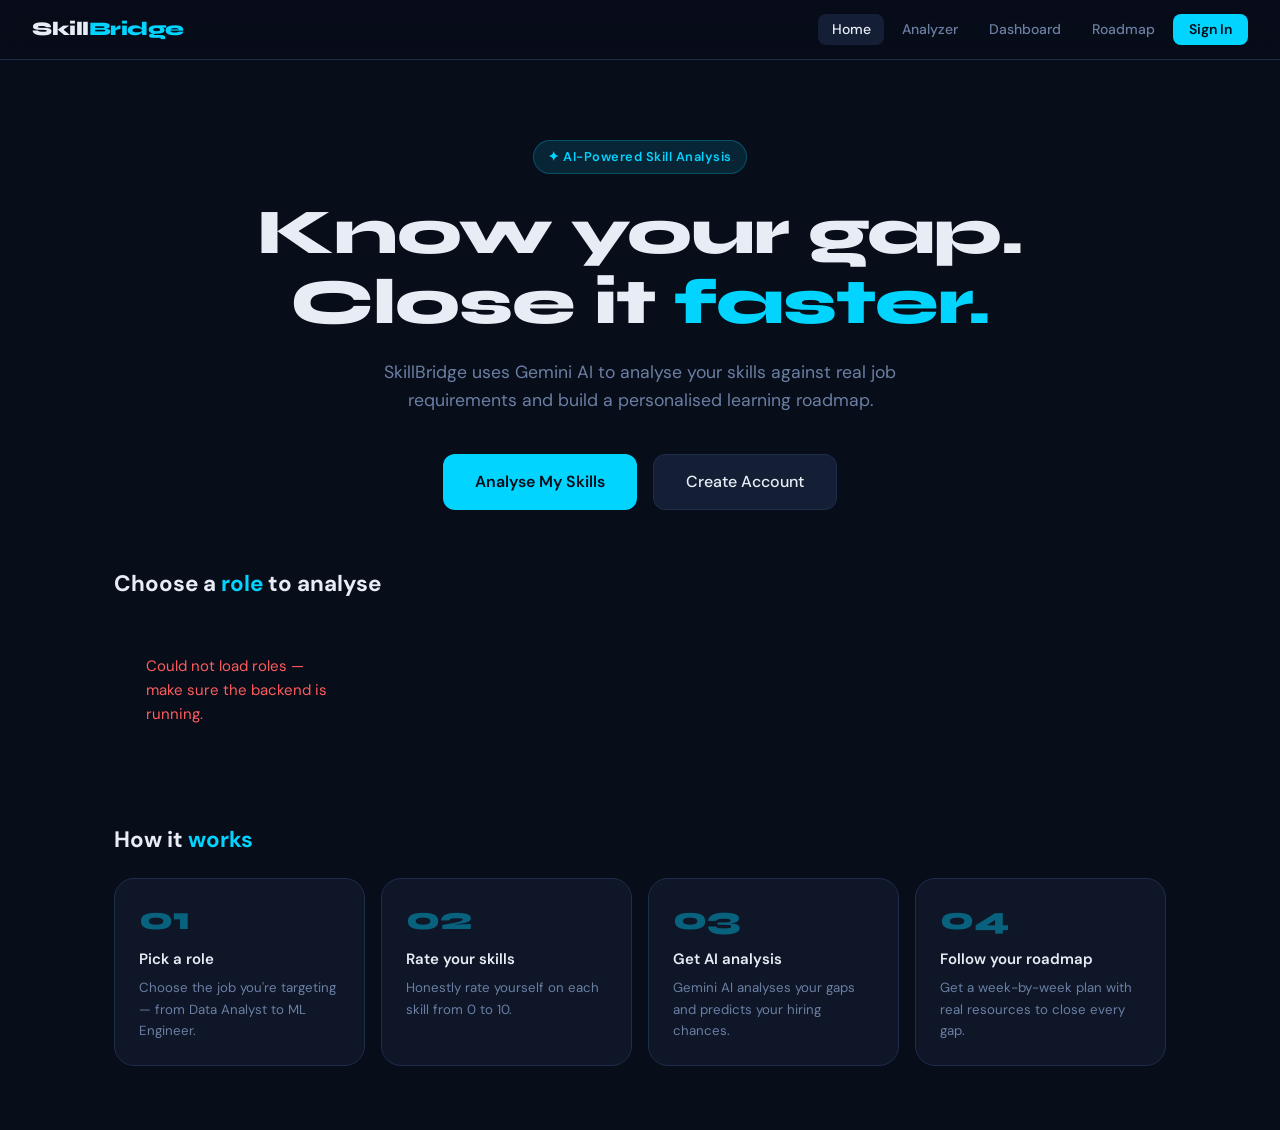
==== frontend/index.html @ 48870fe8 "Initial commit - SkillBridge AI skill gap analyzer" ====
<!DOCTYPE html>
<html lang="en">
<head>
  <meta charset="UTF-8">
  <meta name="viewport" content="width=device-width, initial-scale=1.0">
  <title>SkillBridge — Know Your Gap</title>
  <link rel="stylesheet" href="style.css">
  <style>
    .hero {
      text-align: center;
      padding: 5rem 1.5rem 3.5rem;
    }
    .hero-tag {
      display: inline-flex;
      align-items: center;
      gap: 0.5rem;
      background: var(--cyan-glow);
      border: 1px solid rgba(0,212,255,0.25);
      color: var(--cyan);
      font-size: 0.8rem;
      font-weight: 600;
      letter-spacing: 0.5px;
      padding: 0.35rem 0.9rem;
      border-radius: 99px;
      margin-bottom: 1.5rem;
    }
    .hero h1 {
      font-size: clamp(2.4rem, 5vw, 4rem);
      font-weight: 800;
      line-height: 1.1;
      margin-bottom: 1.2rem;
      letter-spacing: -1px;
    }
    .hero h1 span { color: var(--cyan); }
    .hero p {
      font-size: 1.1rem;
      color: var(--muted);
      max-width: 520px;
      margin: 0 auto 2.5rem;
    }
    .hero-actions { display: flex; gap: 1rem; justify-content: center; flex-wrap: wrap; }

    .section-title {
      font-size: 1.4rem;
      font-weight: 700;
      margin-bottom: 1.25rem;
    }
    .section-title span { color: var(--cyan); }

    .roles-grid {
      display: grid;
      grid-template-columns: repeat(auto-fill, minmax(240px, 1fr));
      gap: 1rem;
      margin-bottom: 4rem;
    }

    .role-card {
      background: var(--bg2);
      border: 1px solid var(--border);
      border-radius: var(--radius-lg);
      padding: 1.5rem;
      cursor: pointer;
      transition: all 0.2s;
      text-decoration: none;
      display: block;
    }
    .role-card:hover {
      border-color: var(--cyan);
      background: var(--bg3);
      transform: translateY(-2px);
      box-shadow: 0 8px 24px rgba(0,212,255,0.1);
    }
    .role-icon {
      width: 44px; height: 44px;
      background: var(--cyan-glow);
      border: 1px solid rgba(0,212,255,0.2);
      border-radius: 10px;
      display: flex;
      align-items: center;
      justify-content: center;
      margin-bottom: 1rem;
      font-size: 1.2rem;
    }
    .role-title {
      font-family: 'Syne', sans-serif;
      font-size: 1rem;
      font-weight: 700;
      color: var(--text);
      margin-bottom: 0.4rem;
    }
    .role-desc { font-size: 0.82rem; color: var(--muted); line-height: 1.5; }

    .how-it-works {
      display: grid;
      grid-template-columns: repeat(auto-fit, minmax(200px, 1fr));
      gap: 1rem;
      margin-bottom: 4rem;
    }
    .step-card {
      background: var(--bg2);
      border: 1px solid var(--border);
      border-radius: var(--radius-lg);
      padding: 1.5rem;
    }
    .step-num {
      font-family: 'Syne', sans-serif;
      font-size: 2rem;
      font-weight: 800;
      color: var(--cyan);
      opacity: 0.4;
      line-height: 1;
      margin-bottom: 0.75rem;
    }
    .step-title { font-weight: 600; margin-bottom: 0.4rem; }
    .step-desc  { font-size: 0.83rem; color: var(--muted); }

    .roles-loading { text-align: center; padding: 3rem; color: var(--muted); }
  </style>
</head>
<body>

<nav>
  <div class="nav-logo">Skill<span>Bridge</span></div>
  <ul class="nav-links">
    <li><a href="index.html" class="active">Home</a></li>
    <li><a href="analyzer.html">Analyzer</a></li>
    <li><a href="dashboard.html">Dashboard</a></li>
    <li><a href="roadmap.html">Roadmap</a></li>
    <li id="nav-auth"><a href="login.html" class="nav-btn">Sign In</a></li>
  </ul>
</nav>

<div class="hero">
  <div class="hero-tag">✦ AI-Powered Skill Analysis</div>
  <h1>Know your gap.<br>Close it <span>faster.</span></h1>
  <p>SkillBridge uses Gemini AI to analyse your skills against real job requirements and build a personalised learning roadmap.</p>
  <div class="hero-actions">
    <a href="analyzer.html" class="btn btn-primary btn-lg">Analyse My Skills</a>
    <a href="login.html" class="btn btn-ghost btn-lg">Create Account</a>
  </div>
</div>

<div class="container">

  <div class="section-title">Choose a <span>role</span> to analyse</div>
  <div class="roles-grid" id="roles-grid">
    <div class="roles-loading">
      <div class="spinner" style="margin: 0 auto 0.75rem;"></div>
      Loading roles...
    </div>
  </div>

  <div class="section-title">How it <span>works</span></div>
  <div class="how-it-works">
    <div class="step-card">
      <div class="step-num">01</div>
      <div class="step-title">Pick a role</div>
      <div class="step-desc">Choose the job you're targeting — from Data Analyst to ML Engineer.</div>
    </div>
    <div class="step-card">
      <div class="step-num">02</div>
      <div class="step-title">Rate your skills</div>
      <div class="step-desc">Honestly rate yourself on each skill from 0 to 10.</div>
    </div>
    <div class="step-card">
      <div class="step-num">03</div>
      <div class="step-title">Get AI analysis</div>
      <div class="step-desc">Gemini AI analyses your gaps and predicts your hiring chances.</div>
    </div>
    <div class="step-card">
      <div class="step-num">04</div>
      <div class="step-title">Follow your roadmap</div>
      <div class="step-desc">Get a week-by-week plan with real resources to close every gap.</div>
    </div>
  </div>

</div>

<script src="api.js"></script>
<script>
  const ROLE_ICONS = {
    'chart-bar':'📊','code':'💻','server':'🖥️','layers':'⚡','cpu':'🤖',
    'settings':'⚙️','palette':'🎨','shield':'🛡️','cloud':'☁️',
    'briefcase':'💼','trending-up':'📈','smartphone':'📱'
  };

  // Update nav based on login state
  const token = localStorage.getItem('token');
  const name  = localStorage.getItem('name');
  if (token && name) {
    document.getElementById('nav-auth').innerHTML =
      `<a href="profile.html">${name.split(' ')[0]}</a>
       <a href="#" onclick="logout()" style="margin-left:0.5rem;color:var(--muted);font-size:0.8rem;">Logout</a>`;
  }

  async function loadRoles() {
    const grid = document.getElementById('roles-grid');
    try {
      const roles = await SkillsAPI.getRoles();
      grid.innerHTML = roles.map(r => `
        <a class="role-card" href="analyzer.html?role=${r.id}&roleName=${encodeURIComponent(r.title)}">
          <div class="role-icon">${ROLE_ICONS[r.icon] || '💡'}</div>
          <div class="role-title">${r.title}</div>
          <div class="role-desc">${r.description}</div>
        </a>
      `).join('');
    } catch {
      grid.innerHTML = '<p style="color:var(--red);padding:2rem;">Could not load roles — make sure the backend is running.</p>';
    }
  }

  loadRoles();
</script>
</body>
</html>
---- frontend/style.css ----
@import url('https://fonts.googleapis.com/css2?family=Syne:wght@400;600;700;800&family=DM+Sans:wght@300;400;500&display=swap');

*, *::before, *::after { box-sizing: border-box; margin: 0; padding: 0; }

:root {
  --bg:        #080d1a;
  --bg2:       #0e1628;
  --bg3:       #141e35;
  --border:    #1e2d4a;
  --cyan:      #00d4ff;
  --cyan-dim:  #00a8cc;
  --cyan-glow: rgba(0,212,255,0.12);
  --green:     #00e5a0;
  --amber:     #ffb547;
  --red:       #ff5c5c;
  --text:      #e8edf5;
  --muted:     #6b7fa3;
  --card:      #0e1628;
  --radius:    12px;
  --radius-lg: 20px;
}

html { scroll-behavior: smooth; }

body {
  background: var(--bg);
  color: var(--text);
  font-family: 'DM Sans', sans-serif;
  font-size: 15px;
  line-height: 1.6;
  min-height: 100vh;
}

h1, h2, h3, h4 { font-family: 'Syne', sans-serif; line-height: 1.2; }

a { color: var(--cyan); text-decoration: none; }
a:hover { color: var(--cyan-dim); }

/* ── NAV ── */
nav {
  position: sticky;
  top: 0;
  z-index: 100;
  background: rgba(8,13,26,0.92);
  backdrop-filter: blur(12px);
  border-bottom: 1px solid var(--border);
  padding: 0 2rem;
  height: 60px;
  display: flex;
  align-items: center;
  justify-content: space-between;
}

.nav-logo {
  font-family: 'Syne', sans-serif;
  font-weight: 800;
  font-size: 1.2rem;
  color: var(--text);
  letter-spacing: -0.5px;
}

.nav-logo span { color: var(--cyan); }

.nav-links {
  display: flex;
  align-items: center;
  gap: 0.25rem;
  list-style: none;
}

.nav-links a {
  color: var(--muted);
  font-size: 0.875rem;
  font-weight: 500;
  padding: 0.4rem 0.85rem;
  border-radius: 8px;
  transition: all 0.2s;
}

.nav-links a:hover,
.nav-links a.active {
  color: var(--text);
  background: var(--bg3);
}

.nav-btn {
  background: var(--cyan);
  color: var(--bg) !important;
  border-radius: 8px;
  padding: 0.4rem 1rem !important;
  font-weight: 600 !important;
}

.nav-btn:hover { background: var(--cyan-dim) !important; }

/* ── LAYOUT ── */
.container { max-width: 1100px; margin: 0 auto; padding: 0 1.5rem; }
.page { padding: 2.5rem 0 4rem; }

/* ── CARDS ── */
.card {
  background: var(--card);
  border: 1px solid var(--border);
  border-radius: var(--radius-lg);
  padding: 1.75rem;
}

.card-sm { padding: 1.25rem 1.5rem; border-radius: var(--radius); }

/* ── BUTTONS ── */
.btn {
  display: inline-flex;
  align-items: center;
  gap: 0.5rem;
  padding: 0.7rem 1.5rem;
  border-radius: 10px;
  font-family: 'DM Sans', sans-serif;
  font-size: 0.9rem;
  font-weight: 500;
  cursor: pointer;
  transition: all 0.2s;
  border: none;
  text-decoration: none;
}

.btn-primary {
  background: var(--cyan);
  color: var(--bg);
  font-weight: 600;
}
.btn-primary:hover { background: var(--cyan-dim); transform: translateY(-1px); color: var(--bg); }

.btn-outline {
  background: transparent;
  color: var(--cyan);
  border: 1px solid var(--cyan);
}
.btn-outline:hover { background: var(--cyan-glow); }

.btn-ghost {
  background: var(--bg3);
  color: var(--text);
  border: 1px solid var(--border);
}
.btn-ghost:hover { border-color: var(--muted); }

.btn-lg { padding: 0.9rem 2rem; font-size: 1rem; border-radius: 12px; }
.btn-full { width: 100%; justify-content: center; }

/* ── BADGES ── */
.badge {
  display: inline-block;
  padding: 0.2rem 0.65rem;
  border-radius: 20px;
  font-size: 0.75rem;
  font-weight: 600;
  letter-spacing: 0.3px;
}
.badge-high   { background: rgba(255,92,92,0.15);   color: var(--red);   border: 1px solid rgba(255,92,92,0.3); }
.badge-medium { background: rgba(255,181,71,0.15);  color: var(--amber); border: 1px solid rgba(255,181,71,0.3); }
.badge-low    { background: rgba(0,229,160,0.15);   color: var(--green); border: 1px solid rgba(0,229,160,0.3); }
.badge-cyan   { background: rgba(0,212,255,0.12);   color: var(--cyan);  border: 1px solid rgba(0,212,255,0.25); }

/* ── FORMS ── */
.form-group { display: flex; flex-direction: column; gap: 0.4rem; }

label {
  font-size: 0.82rem;
  font-weight: 500;
  color: var(--muted);
  letter-spacing: 0.3px;
  text-transform: uppercase;
}

input, textarea, select {
  background: var(--bg3);
  border: 1px solid var(--border);
  border-radius: 10px;
  color: var(--text);
  font-family: 'DM Sans', sans-serif;
  font-size: 0.9rem;
  padding: 0.7rem 1rem;
  transition: border-color 0.2s;
  outline: none;
  width: 100%;
}

input:focus, textarea:focus, select:focus {
  border-color: var(--cyan);
  box-shadow: 0 0 0 3px var(--cyan-glow);
}

/* ── PROGRESS BAR ── */
.progress-bar {
  height: 6px;
  background: var(--bg3);
  border-radius: 99px;
  overflow: hidden;
}

.progress-fill {
  height: 100%;
  border-radius: 99px;
  background: var(--cyan);
  transition: width 0.8s cubic-bezier(0.4, 0, 0.2, 1);
}

/* ── SCORE RING ── */
.score-ring { position: relative; display: inline-flex; align-items: center; justify-content: center; }
.score-ring svg { transform: rotate(-90deg); }
.score-ring-label {
  position: absolute;
  text-align: center;
}
.score-ring-label .score-num {
  font-family: 'Syne', sans-serif;
  font-weight: 800;
  font-size: 2.2rem;
  color: var(--cyan);
  line-height: 1;
}
.score-ring-label .score-sub {
  font-size: 0.72rem;
  color: var(--muted);
  text-transform: uppercase;
  letter-spacing: 1px;
}

/* ── ALERTS ── */
.alert {
  padding: 0.75rem 1rem;
  border-radius: 10px;
  font-size: 0.875rem;
  display: none;
}
.alert.show { display: block; }
.alert-error   { background: rgba(255,92,92,0.1);   color: var(--red);   border: 1px solid rgba(255,92,92,0.25); }
.alert-success { background: rgba(0,229,160,0.1);   color: var(--green); border: 1px solid rgba(0,229,160,0.25); }
.alert-info    { background: rgba(0,212,255,0.08);  color: var(--cyan);  border: 1px solid rgba(0,212,255,0.2); }

/* ── LOADING ── */
.spinner {
  width: 20px; height: 20px;
  border: 2px solid var(--border);
  border-top-color: var(--cyan);
  border-radius: 50%;
  animation: spin 0.7s linear infinite;
}
@keyframes spin { to { transform: rotate(360deg); } }

.loading-state {
  display: flex;
  flex-direction: column;
  align-items: center;
  gap: 1rem;
  padding: 4rem 2rem;
  color: var(--muted);
}

/* ── DIVIDER ── */
.divider {
  height: 1px;
  background: var(--border);
  margin: 1.5rem 0;
}

/* ── GRID ── */
.grid-2 { display: grid; grid-template-columns: 1fr 1fr; gap: 1.25rem; }
.grid-3 { display: grid; grid-template-columns: repeat(3, 1fr); gap: 1.25rem; }
.grid-4 { display: grid; grid-template-columns: repeat(4, 1fr); gap: 1rem; }

@media (max-width: 768px) {
  .grid-2, .grid-3, .grid-4 { grid-template-columns: 1fr; }
  nav { padding: 0 1rem; }
  .container { padding: 0 1rem; }
}

/* ── RANGE SLIDER ── */
input[type="range"] {
  -webkit-appearance: none;
  background: var(--bg3);
  height: 6px;
  border-radius: 99px;
  border: none;
  padding: 0;
  cursor: pointer;
}
input[type="range"]::-webkit-slider-thumb {
  -webkit-appearance: none;
  width: 18px; height: 18px;
  border-radius: 50%;
  background: var(--cyan);
  cursor: pointer;
  box-shadow: 0 0 0 3px var(--cyan-glow);
  transition: transform 0.15s;
}
input[type="range"]::-webkit-slider-thumb:hover { transform: scale(1.2); }

/* ── CHECKBOX ── */
.task-check {
  width: 18px; height: 18px;
  accent-color: var(--cyan);
  cursor: pointer;
  flex-shrink: 0;
}

/* ── PAGE HEADER ── */
.page-header { margin-bottom: 2rem; }
.page-header h1 { font-size: 1.9rem; margin-bottom: 0.4rem; }
.page-header p  { color: var(--muted); }

/* ── STAT CARD ── */
.stat-card {
  background: var(--card);
  border: 1px solid var(--border);
  border-radius: var(--radius);
  padding: 1.25rem 1.5rem;
}
.stat-card .stat-label { font-size: 0.78rem; color: var(--muted); text-transform: uppercase; letter-spacing: 0.5px; margin-bottom: 0.4rem; }
.stat-card .stat-value { font-family: 'Syne', sans-serif; font-size: 1.9rem; font-weight: 700; color: var(--cyan); line-height: 1; }
.stat-card .stat-sub   { font-size: 0.8rem; color: var(--muted); margin-top: 0.25rem; }
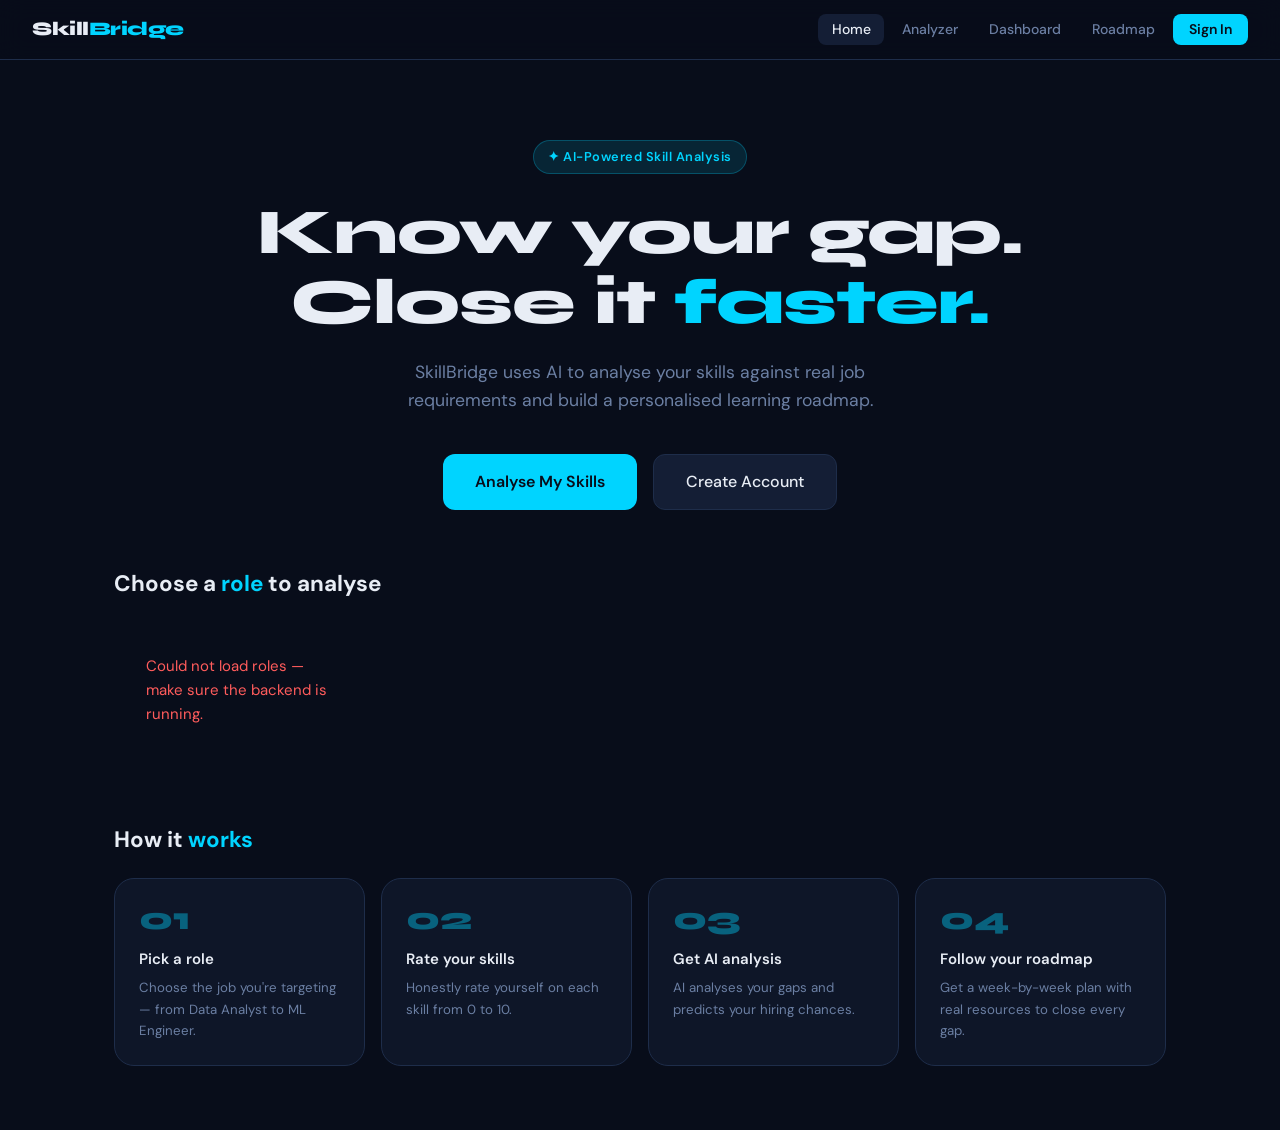
==== commit ba57d369: "Added warm-up overlay for Render free tier cold start" ====
--- a/frontend/index.html
+++ b/frontend/index.html
@@ -6,6 +6,65 @@
   <title>SkillBridge — Know Your Gap</title>
   <link rel="stylesheet" href="style.css">
   <style>
+    /* ── Warm-up overlay ── */
+    #warmup-overlay {
+      position: fixed;
+      inset: 0;
+      background: var(--bg);
+      z-index: 9999;
+      display: flex;
+      flex-direction: column;
+      align-items: center;
+      justify-content: center;
+      gap: 1.25rem;
+      opacity: 0;
+      pointer-events: none;
+      transition: opacity 0.3s;
+    }
+    #warmup-overlay.visible {
+      opacity: 1;
+      pointer-events: all;
+    }
+    .warmup-logo {
+      font-family: 'Syne', sans-serif;
+      font-size: 1.6rem;
+      font-weight: 800;
+      color: var(--text);
+    }
+    .warmup-logo span { color: var(--cyan); }
+    .warmup-msg {
+      font-size: 0.9rem;
+      color: var(--muted);
+      text-align: center;
+      max-width: 280px;
+      line-height: 1.6;
+    }
+    .warmup-bar-wrap {
+      width: 220px;
+      height: 4px;
+      background: var(--border);
+      border-radius: 99px;
+      overflow: hidden;
+    }
+    .warmup-bar {
+      height: 100%;
+      width: 0%;
+      background: var(--cyan);
+      border-radius: 99px;
+      animation: warmup-fill 45s linear forwards;
+    }
+    @keyframes warmup-fill {
+      0%   { width: 0%; }
+      80%  { width: 85%; }
+      100% { width: 92%; }
+    }
+    .warmup-hint {
+      font-size: 0.75rem;
+      color: var(--muted);
+      opacity: 0.6;
+    }
+
+    /* ── rest of page styles ── */
     .hero {
       text-align: center;
       padding: 5rem 1.5rem 3.5rem;
@@ -119,6 +178,17 @@
 </head>
 <body>
 
+<!-- Warm-up overlay — only visible if backend takes >2s to respond -->
+<div id="warmup-overlay">
+  <div class="warmup-logo">Skill<span>Bridge</span></div>
+  <div class="spinner"></div>
+  <div class="warmup-msg">Waking up the server — this takes about 30–60 seconds on the free tier. Hang tight!</div>
+  <div class="warmup-bar-wrap">
+    <div class="warmup-bar"></div>
+  </div>
+  <div class="warmup-hint">Only happens after 15 min of inactivity</div>
+</div>
+
 <nav>
   <div class="nav-logo">Skill<span>Bridge</span></div>
   <ul class="nav-links">
@@ -133,7 +203,7 @@
 <div class="hero">
   <div class="hero-tag">✦ AI-Powered Skill Analysis</div>
   <h1>Know your gap.<br>Close it <span>faster.</span></h1>
-  <p>SkillBridge uses Gemini AI to analyse your skills against real job requirements and build a personalised learning roadmap.</p>
+  <p>SkillBridge uses AI to analyse your skills against real job requirements and build a personalised learning roadmap.</p>
   <div class="hero-actions">
     <a href="analyzer.html" class="btn btn-primary btn-lg">Analyse My Skills</a>
     <a href="login.html" class="btn btn-ghost btn-lg">Create Account</a>
@@ -165,7 +235,7 @@
     <div class="step-card">
       <div class="step-num">03</div>
       <div class="step-title">Get AI analysis</div>
-      <div class="step-desc">Gemini AI analyses your gaps and predicts your hiring chances.</div>
+      <div class="step-desc">AI analyses your gaps and predicts your hiring chances.</div>
     </div>
     <div class="step-card">
       <div class="step-num">04</div>
@@ -193,10 +263,29 @@
        <a href="#" onclick="logout()" style="margin-left:0.5rem;color:var(--muted);font-size:0.8rem;">Logout</a>`;
   }
 
+  // ── Warm-up logic ──
+  // Show overlay only if backend doesn't respond within 2 seconds
+  let warmupTimer = null;
+  let backendReady = false;
+
+  const overlay = document.getElementById('warmup-overlay');
+
+  warmupTimer = setTimeout(() => {
+    if (!backendReady) {
+      overlay.classList.add('visible');
+    }
+  }, 2000);
+
   async function loadRoles() {
     const grid = document.getElementById('roles-grid');
     try {
       const roles = await SkillsAPI.getRoles();
+
+      // Backend responded — hide overlay
+      backendReady = true;
+      clearTimeout(warmupTimer);
+      overlay.classList.remove('visible');
+
       grid.innerHTML = roles.map(r => `
         <a class="role-card" href="analyzer.html?role=${r.id}&roleName=${encodeURIComponent(r.title)}">
           <div class="role-icon">${ROLE_ICONS[r.icon] || '💡'}</div>
@@ -204,7 +293,11 @@
           <div class="role-desc">${r.description}</div>
         </a>
       `).join('');
+
     } catch {
+      backendReady = true;
+      clearTimeout(warmupTimer);
+      overlay.classList.remove('visible');
       grid.innerHTML = '<p style="color:var(--red);padding:2rem;">Could not load roles — make sure the backend is running.</p>';
     }
   }
@@ -212,4 +305,4 @@
   loadRoles();
 </script>
 </body>
-</html>
+</html>
